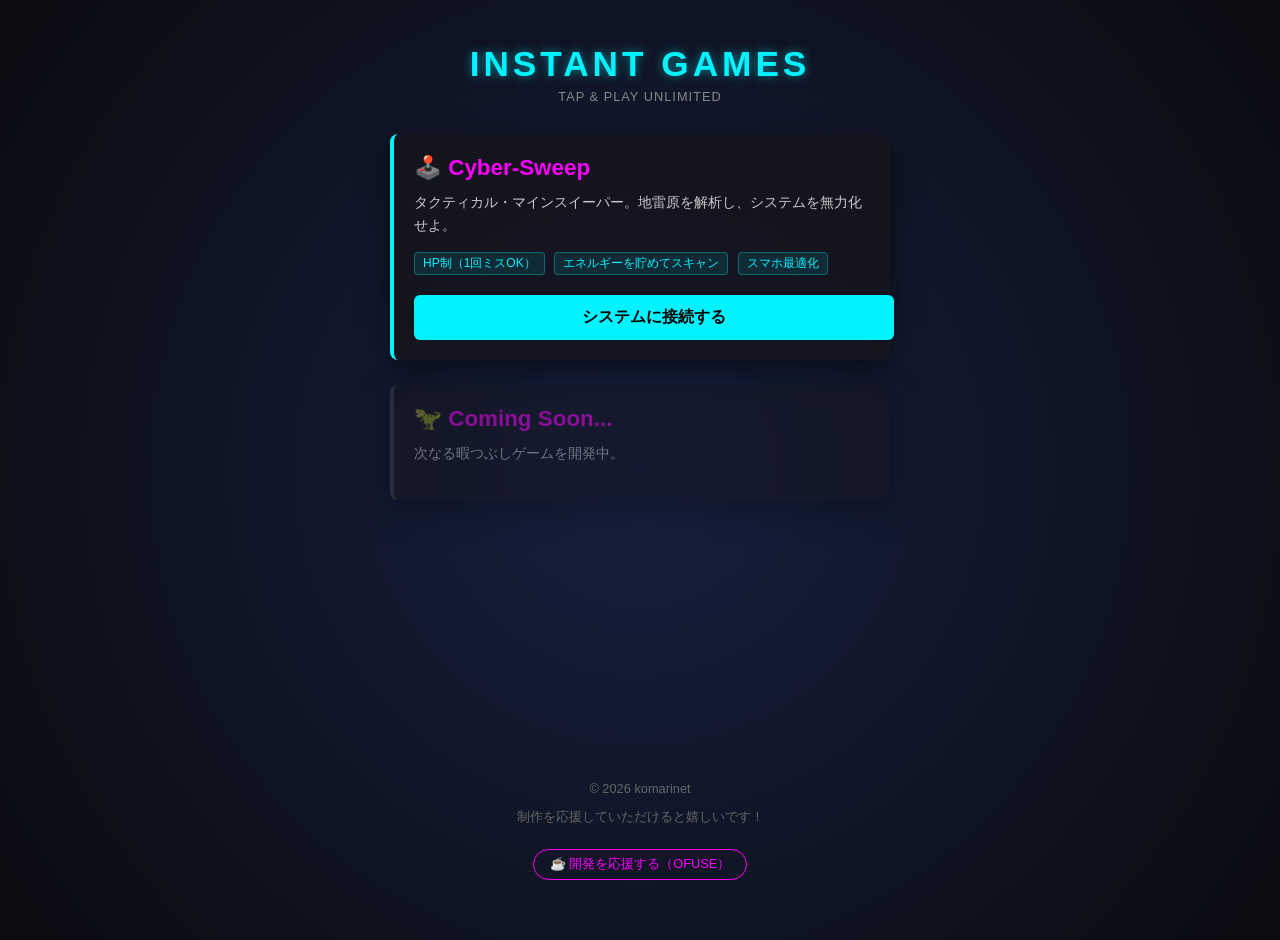
==== index.html @ 45fa9dad "Update index.html" ====
<!DOCTYPE html>
<html lang="ja">
<head>
    <meta charset="UTF-8">
    <meta name="viewport" content="width=device-width, initial-scale=1.0">
    <title>INSTANT GAMES - 暇つぶしゲーム集</title>
    <style>
        :root {
            --neon-blue: #00f3ff;
            --neon-pink: #ff00ff;
            --bg-dark: #0a0a0f;
            --panel-bg: rgba(20, 20, 30, 0.9);
        }

        body {
            font-family: 'Segoe UI', Roboto, Helvetica, Arial, sans-serif;
            background-color: var(--bg-dark);
            background-image: 
                radial-gradient(circle at 50% 50%, #16213e 0%, #0a0a0f 100%);
            color: white;
            margin: 0;
            padding: 20px;
            display: flex;
            flex-direction: column;
            align-items: center;
            min-height: 100vh;
        }

        header {
            text-align: center;
            margin-bottom: 30px;
        }

        h1 {
            font-size: 2.2rem;
            letter-spacing: 4px;
            color: var(--neon-blue);
            text-shadow: 0 0 10px rgba(0, 243, 255, 0.5);
            margin-bottom: 5px;
        }

        .subtitle {
            font-size: 0.8rem;
            color: #888;
            letter-spacing: 1px;
        }

        .container {
            width: 100%;
            max-width: 500px;
        }

        /* ゲームカード形式 */
        .game-section {
            background: var(--panel-bg);
            border-left: 4px solid var(--neon-blue);
            border-radius: 8px;
            padding: 20px;
            margin-bottom: 25px;
            box-shadow: 0 10px 30px rgba(0,0,0,0.5);
        }

        .game-title {
            font-size: 1.4rem;
            color: var(--neon-pink);
            margin: 0 0 10px 0;
            display: flex;
            align-items: center;
            gap: 10px;
        }

        .game-desc {
            font-size: 0.9rem;
            line-height: 1.6;
            color: #ccc;
            margin-bottom: 15px;
        }

        .rule-tag {
            display: inline-block;
            background: rgba(0, 243, 255, 0.1);
            color: var(--neon-blue);
            font-size: 0.75rem;
            padding: 2px 8px;
            border-radius: 4px;
            margin-right: 5px;
            margin-bottom: 5px;
            border: 1px solid rgba(0, 243, 255, 0.3);
        }

        .play-button {
            display: block;
            width: 100%;
            background: var(--neon-blue);
            color: black;
            text-align: center;
            text-decoration: none;
            font-weight: bold;
            padding: 12px;
            border-radius: 6px;
            margin-top: 15px;
            transition: 0.3s;
        }

        .play-button:active {
            transform: scale(0.98);
            filter: brightness(1.2);
        }

        .coming-soon {
            opacity: 0.5;
            border-left-color: #444;
        }

        footer {
            margin-top: auto;
            text-align: center;
            padding: 40px 0;
            font-size: 0.8rem;
            color: #666;
        }

        .donate-link {
            display: inline-block;
            margin-top: 10px;
            color: var(--neon-pink);
            text-decoration: none;
            border: 1px solid var(--neon-pink);
            padding: 6px 16px;
            border-radius: 20px;
            transition: 0.3s;
        }

        .donate-link:hover {
            background: var(--neon-pink);
            color: white;
        }
    </style>
</head>
<body>

    <header>
        <h1>INSTANT GAMES</h1>
        <div class="subtitle">TAP & PLAY UNLIMITED</div>
    </header>

    <div class="container">
        
        <div class="game-section">
            <h2 class="game-title">🕹️ Cyber-Sweep</h2>
            <div class="game-desc">
                タクティカル・マインスイーパー。地雷原を解析し、システムを無力化せよ。
            </div>
            <div>
                <span class="rule-tag">HP制（1回ミスOK）</span>
                <span class="rule-tag">エネルギーを貯めてスキャン</span>
                <span class="rule-tag">スマホ最適化</span>
            </div>
            <a href="game001/index.html" class="play-button">システムに接続する</a>
        </div>

        <div class="game-section coming-soon">
            <h2 class="game-title">🦖 Coming Soon...</h2>
            <div class="game-desc">
                次なる暇つぶしゲームを開発中。
            </div>
        </div>

    </div>

    <footer>
        <p>&copy; 2026 komarinet</p>
        <p>制作を応援していただけると嬉しいです！</p>
        <a href="https://ofuse.me/7de51c26" class="donate-link" target="_blank">☕ 開発を応援する（OFUSE）</a>
    </footer>

</body>
</html>
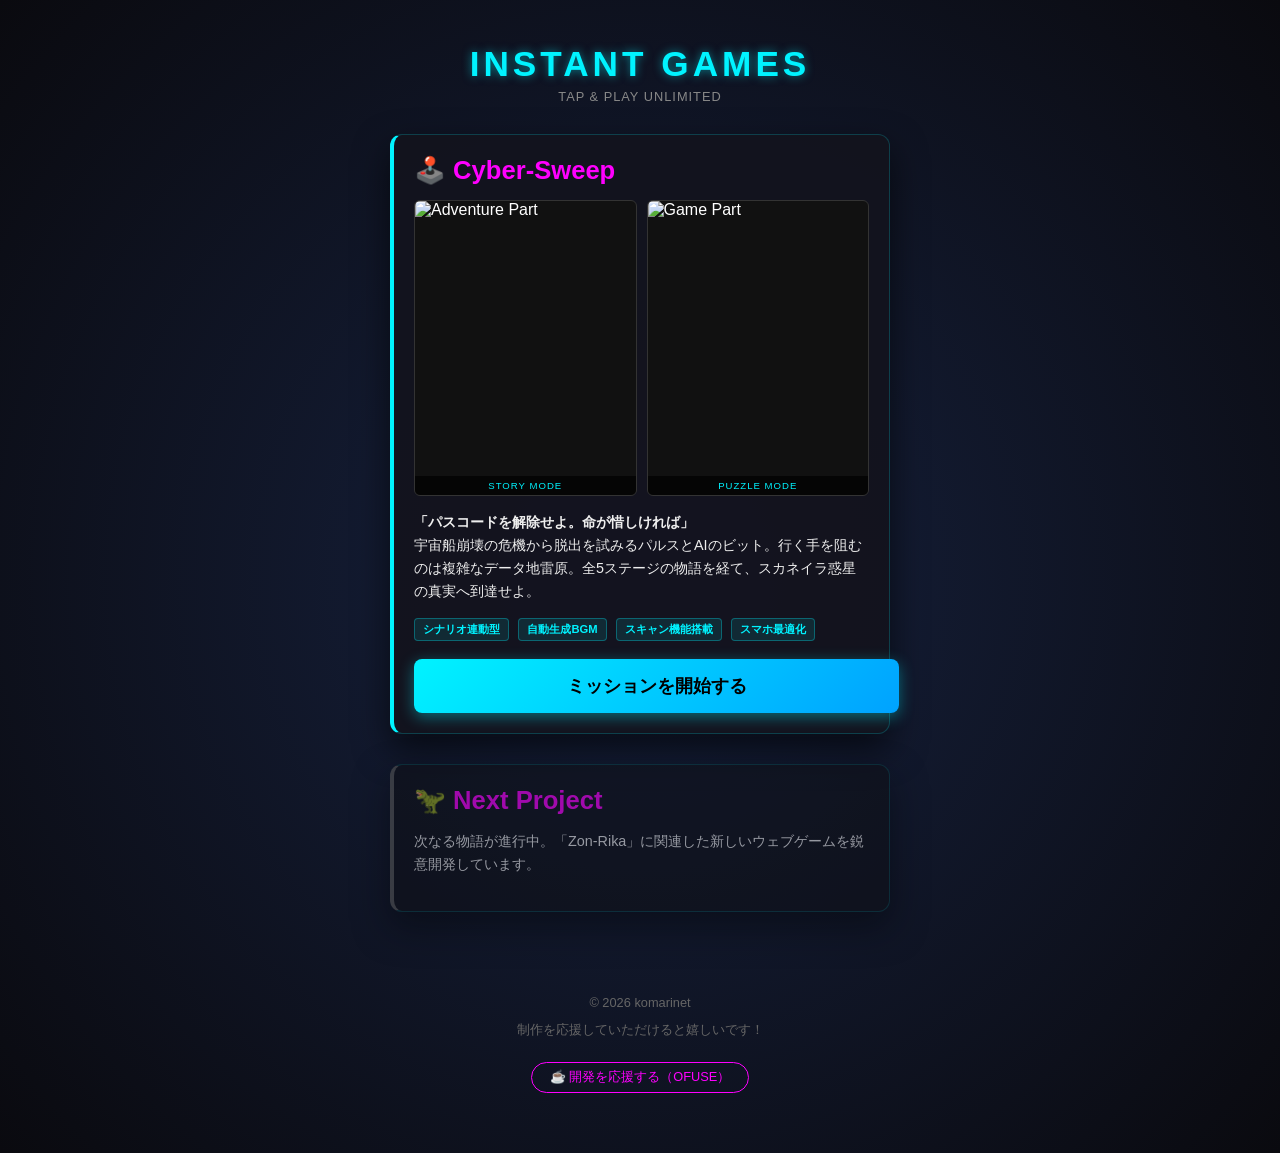
==== commit 3378e51c: "Update index.html" ====
--- a/index.html
+++ b/index.html
@@ -9,7 +9,7 @@
             --neon-blue: #00f3ff;
             --neon-pink: #ff00ff;
             --bg-dark: #0a0a0f;
-            --panel-bg: rgba(20, 20, 30, 0.9);
+            --panel-bg: rgba(20, 20, 30, 0.95);
         }
 
         body {
@@ -50,29 +50,72 @@
             max-width: 500px;
         }
 
-        /* ゲームカード形式 */
+        /* ゲームカード */
         .game-section {
             background: var(--panel-bg);
+            border: 1px solid rgba(0, 243, 255, 0.2);
             border-left: 4px solid var(--neon-blue);
-            border-radius: 8px;
+            border-radius: 12px;
             padding: 20px;
-            margin-bottom: 25px;
-            box-shadow: 0 10px 30px rgba(0,0,0,0.5);
+            margin-bottom: 30px;
+            box-shadow: 0 15px 35px rgba(0,0,0,0.6);
         }
 
         .game-title {
-            font-size: 1.4rem;
+            font-size: 1.6rem;
             color: var(--neon-pink);
-            margin: 0 0 10px 0;
+            margin: 0 0 15px 0;
             display: flex;
             align-items: center;
             gap: 10px;
         }
 
+        /* スクショギャラリー：2枚並べる */
+        .screenshot-gallery {
+            display: grid;
+            grid-template-columns: 1fr 1fr;
+            gap: 10px;
+            margin-bottom: 15px;
+        }
+
+        .screenshot-box {
+            position: relative;
+            aspect-ratio: 3 / 4; /* スマホの縦長画面に合わせる */
+            background: #111;
+            border-radius: 6px;
+            overflow: hidden;
+            border: 1px solid #333;
+        }
+
+        .screenshot-box img {
+            width: 100%;
+            height: 100%;
+            object-fit: cover;
+            transition: transform 0.4s ease;
+        }
+
+        .screenshot-box:hover img {
+            transform: scale(1.1);
+        }
+
+        .screenshot-label {
+            position: absolute;
+            bottom: 0;
+            left: 0;
+            right: 0;
+            background: rgba(0,0,0,0.7);
+            font-size: 0.6rem;
+            padding: 4px;
+            text-align: center;
+            color: var(--neon-blue);
+            text-transform: uppercase;
+            letter-spacing: 1px;
+        }
+
         .game-desc {
             font-size: 0.9rem;
             line-height: 1.6;
-            color: #ccc;
+            color: #eee;
             margin-bottom: 15px;
         }
 
@@ -80,36 +123,40 @@
             display: inline-block;
             background: rgba(0, 243, 255, 0.1);
             color: var(--neon-blue);
-            font-size: 0.75rem;
-            padding: 2px 8px;
+            font-size: 0.7rem;
+            padding: 3px 8px;
             border-radius: 4px;
             margin-right: 5px;
-            margin-bottom: 5px;
+            margin-bottom: 8px;
             border: 1px solid rgba(0, 243, 255, 0.3);
+            font-weight: bold;
         }
 
         .play-button {
             display: block;
             width: 100%;
-            background: var(--neon-blue);
+            background: linear-gradient(135deg, var(--neon-blue), #00a2ff);
             color: black;
             text-align: center;
             text-decoration: none;
             font-weight: bold;
-            padding: 12px;
-            border-radius: 6px;
-            margin-top: 15px;
+            padding: 15px;
+            border-radius: 8px;
+            margin-top: 10px;
             transition: 0.3s;
+            box-shadow: 0 4px 15px rgba(0, 243, 255, 0.4);
+            font-size: 1.1rem;
         }
 
         .play-button:active {
-            transform: scale(0.98);
+            transform: scale(0.96);
             filter: brightness(1.2);
         }
 
         .coming-soon {
-            opacity: 0.5;
-            border-left-color: #444;
+            opacity: 0.6;
+            border-left-color: #555;
+            background: rgba(15, 15, 20, 0.8);
         }
 
         footer {
@@ -126,7 +173,7 @@
             color: var(--neon-pink);
             text-decoration: none;
             border: 1px solid var(--neon-pink);
-            padding: 6px 16px;
+            padding: 6px 18px;
             border-radius: 20px;
             transition: 0.3s;
         }
@@ -148,21 +195,37 @@
         
         <div class="game-section">
             <h2 class="game-title">🕹️ Cyber-Sweep</h2>
+            
+            <div class="screenshot-gallery">
+                <div class="screenshot-box">
+                    <img src="game001/img/sc01.jpg" alt="Adventure Part">
+                    <div class="screenshot-label">Story Mode</div>
+                </div>
+                <div class="screenshot-box">
+                    <img src="game001/img/sc02.jpg" alt="Game Part">
+                    <div class="screenshot-label">Puzzle Mode</div>
+                </div>
+            </div>
+
             <div class="game-desc">
-                タクティカル・マインスイーパー。地雷原を解析し、システムを無力化せよ。
-            </div>
+                <strong>「パスコードを解除せよ。命が惜しければ」</strong><br>
+                宇宙船崩壊の危機から脱出を試みるパルスとAIのビット。行く手を阻むのは複雑なデータ地雷原。全5ステージの物語を経て、スカネイラ惑星の真実へ到達せよ。
+            </div>
+            
             <div>
-                <span class="rule-tag">HP制（1回ミスOK）</span>
-                <span class="rule-tag">エネルギーを貯めてスキャン</span>
+                <span class="rule-tag">シナリオ連動型</span>
+                <span class="rule-tag">自動生成BGM</span>
+                <span class="rule-tag">スキャン機能搭載</span>
                 <span class="rule-tag">スマホ最適化</span>
             </div>
-            <a href="game001/index.html" class="play-button">システムに接続する</a>
+
+            <a href="game001/index.html" class="play-button">ミッションを開始する</a>
         </div>
 
         <div class="game-section coming-soon">
-            <h2 class="game-title">🦖 Coming Soon...</h2>
+            <h2 class="game-title">🦖 Next Project</h2>
             <div class="game-desc">
-                次なる暇つぶしゲームを開発中。
+                次なる物語が進行中。「Zon-Rika」に関連した新しいウェブゲームを鋭意開発しています。
             </div>
         </div>
 
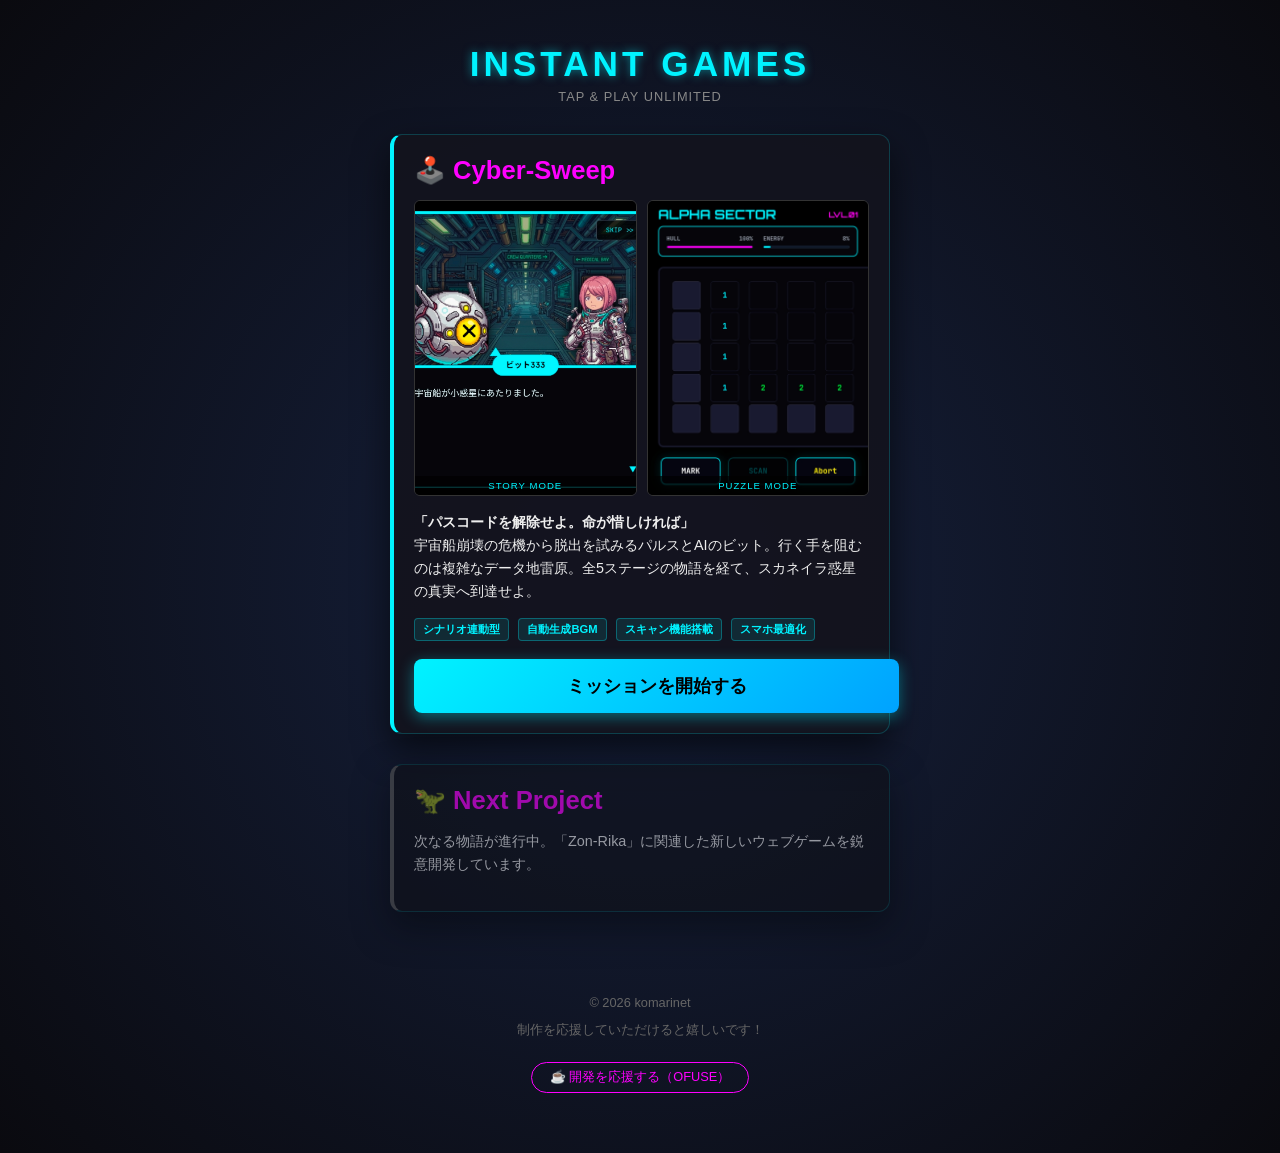
==== commit 251f4635: "Update index.html" ====
--- a/index.html
+++ b/index.html
@@ -198,11 +198,11 @@
             
             <div class="screenshot-gallery">
                 <div class="screenshot-box">
-                    <img src="game001/img/sc01.jpg" alt="Adventure Part">
+                    <img src="img/sc01.jpg" alt="Adventure Part">
                     <div class="screenshot-label">Story Mode</div>
                 </div>
                 <div class="screenshot-box">
-                    <img src="game001/img/sc02.jpg" alt="Game Part">
+                    <img src="img/sc02.jpg" alt="Game Part">
                     <div class="screenshot-label">Puzzle Mode</div>
                 </div>
             </div>
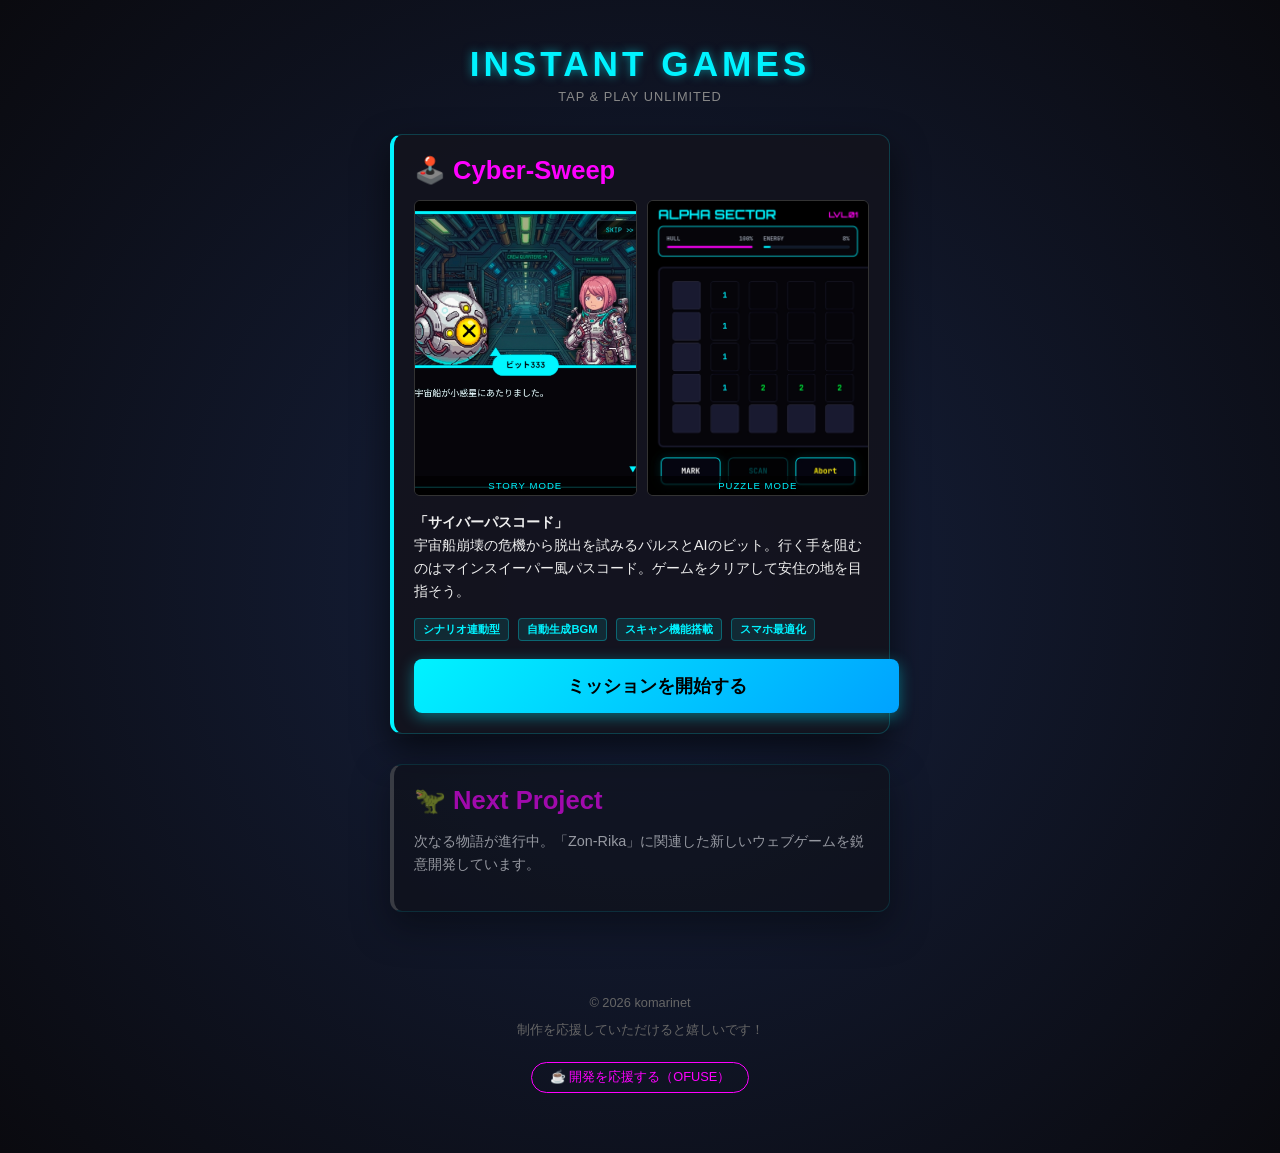
==== commit 3f95a3ab: "Update index.html" ====
--- a/index.html
+++ b/index.html
@@ -208,8 +208,8 @@
             </div>
 
             <div class="game-desc">
-                <strong>「パスコードを解除せよ。命が惜しければ」</strong><br>
-                宇宙船崩壊の危機から脱出を試みるパルスとAIのビット。行く手を阻むのは複雑なデータ地雷原。全5ステージの物語を経て、スカネイラ惑星の真実へ到達せよ。
+                <strong>「サイバーパスコード」</strong><br>
+                宇宙船崩壊の危機から脱出を試みるパルスとAIのビット。行く手を阻むのはマインスイーパー風パスコード。ゲームをクリアして安住の地を目指そう。
             </div>
             
             <div>
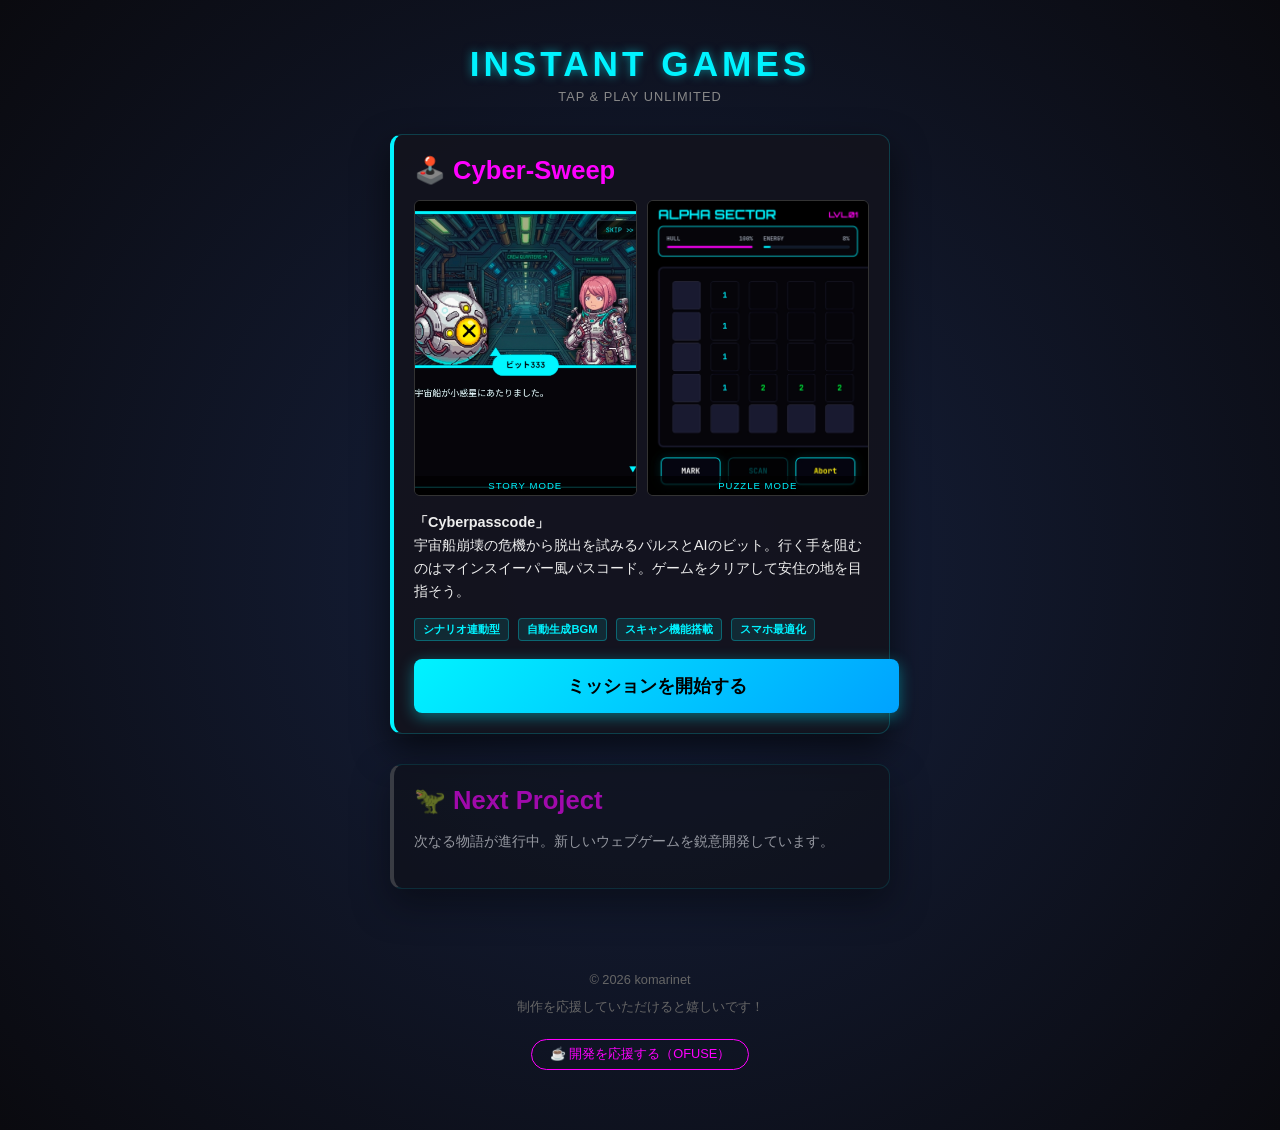
==== commit 0e0bafda: "Update index.html" ====
--- a/index.html
+++ b/index.html
@@ -208,7 +208,7 @@
             </div>
 
             <div class="game-desc">
-                <strong>「サイバーパスコード」</strong><br>
+                <strong>「Cyberpasscode」</strong><br>
                 宇宙船崩壊の危機から脱出を試みるパルスとAIのビット。行く手を阻むのはマインスイーパー風パスコード。ゲームをクリアして安住の地を目指そう。
             </div>
             
@@ -225,7 +225,7 @@
         <div class="game-section coming-soon">
             <h2 class="game-title">🦖 Next Project</h2>
             <div class="game-desc">
-                次なる物語が進行中。「Zon-Rika」に関連した新しいウェブゲームを鋭意開発しています。
+                次なる物語が進行中。新しいウェブゲームを鋭意開発しています。
             </div>
         </div>
 
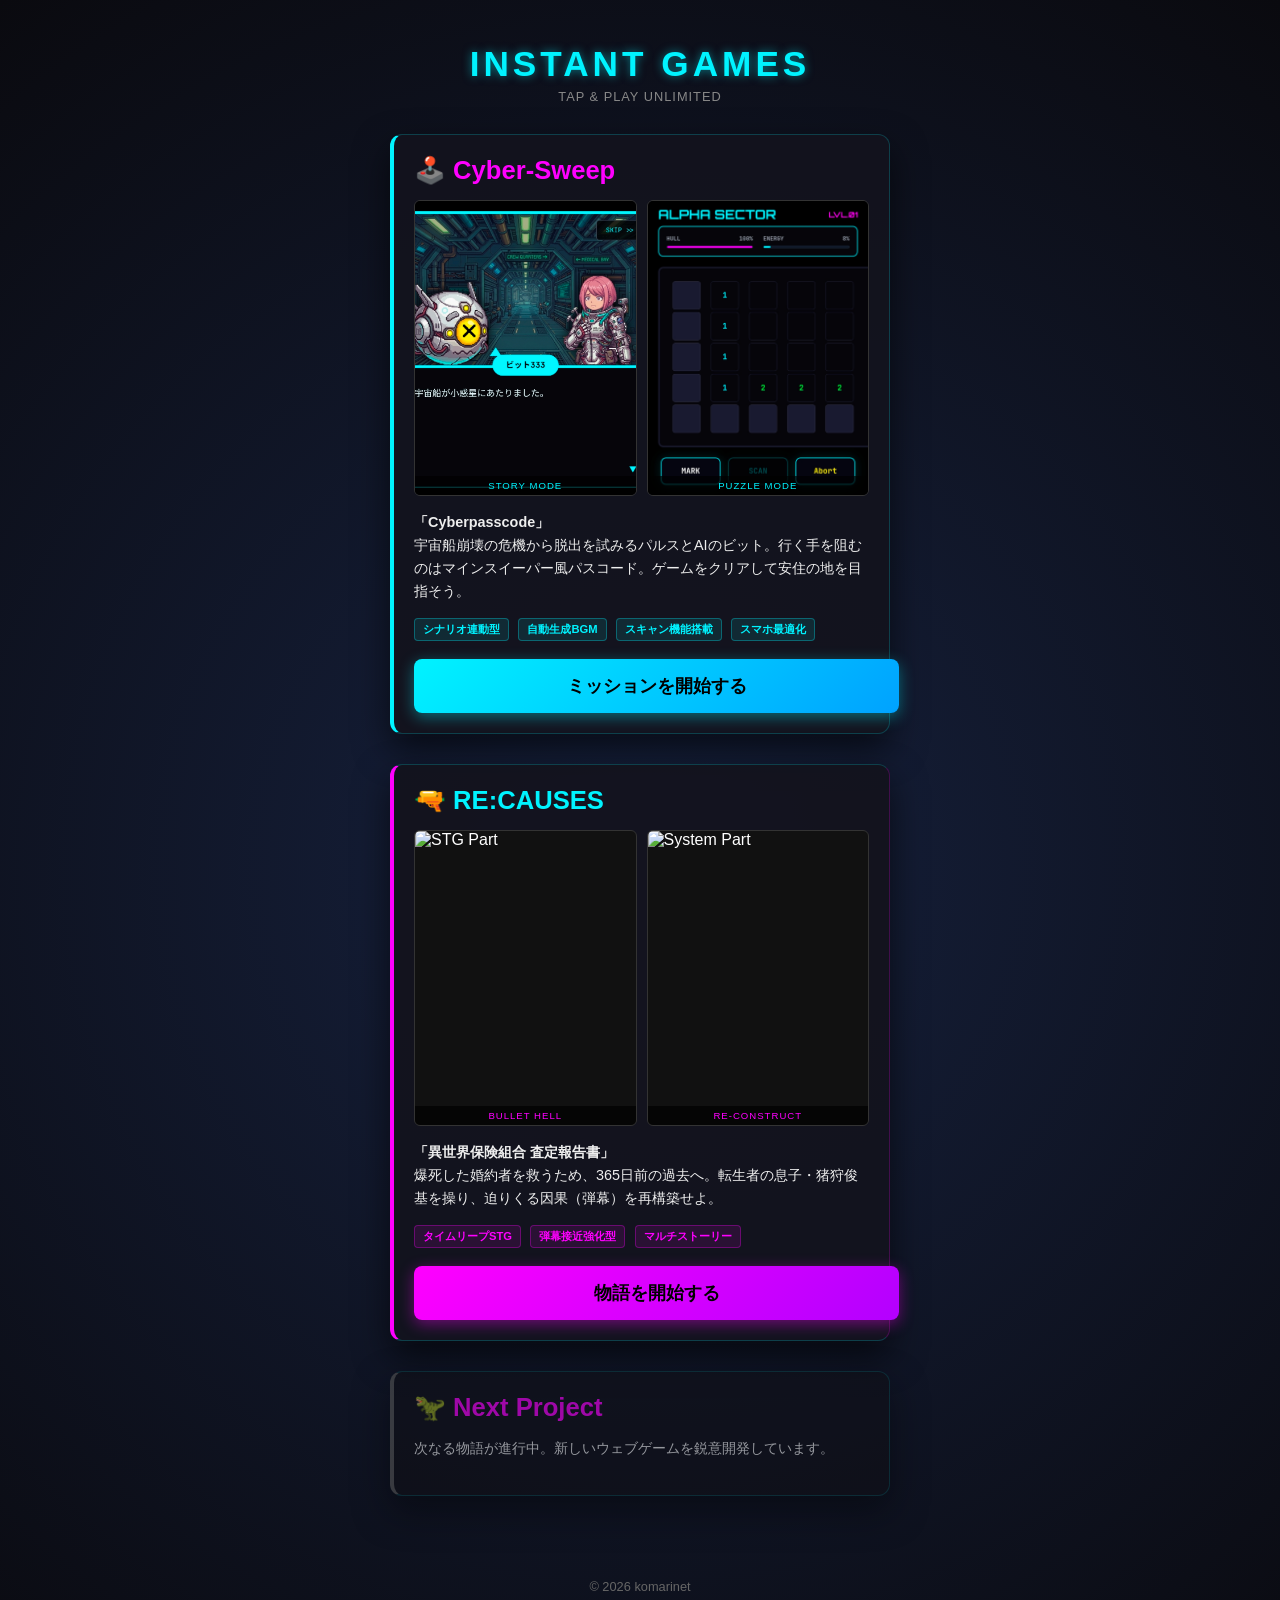
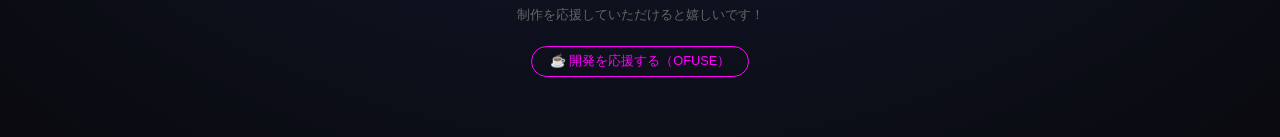
==== commit 486189d1: "Update index.html" ====
--- a/index.html
+++ b/index.html
@@ -61,6 +61,12 @@
             box-shadow: 0 15px 35px rgba(0,0,0,0.6);
         }
 
+        /* RE:CAUSES用のピンクアクセント */
+        .game-section.re-causes {
+            border-left-color: var(--neon-pink);
+            border-right: 1px solid rgba(255, 0, 255, 0.2);
+        }
+
         .game-title {
             font-size: 1.6rem;
             color: var(--neon-pink);
@@ -68,6 +74,10 @@
             display: flex;
             align-items: center;
             gap: 10px;
+        }
+
+        .re-causes .game-title {
+            color: var(--neon-blue);
         }
 
         /* スクショギャラリー：2枚並べる */
@@ -112,6 +122,10 @@
             letter-spacing: 1px;
         }
 
+        .re-causes .screenshot-label {
+            color: var(--neon-pink);
+        }
+
         .game-desc {
             font-size: 0.9rem;
             line-height: 1.6;
@@ -130,6 +144,12 @@
             margin-bottom: 8px;
             border: 1px solid rgba(0, 243, 255, 0.3);
             font-weight: bold;
+        }
+
+        .re-causes .rule-tag {
+            background: rgba(255, 0, 255, 0.1);
+            color: var(--neon-pink);
+            border: 1px solid rgba(255, 0, 255, 0.3);
         }
 
         .play-button {
@@ -148,6 +168,11 @@
             font-size: 1.1rem;
         }
 
+        .re-causes .play-button {
+            background: linear-gradient(135deg, var(--neon-pink), #b300ff);
+            box-shadow: 0 4px 15px rgba(255, 0, 255, 0.4);
+        }
+
         .play-button:active {
             transform: scale(0.96);
             filter: brightness(1.2);
@@ -222,6 +247,34 @@
             <a href="game001/index.html" class="play-button">ミッションを開始する</a>
         </div>
 
+        <div class="game-section re-causes">
+            <h2 class="game-title">🔫 RE:CAUSES</h2>
+            
+            <div class="screenshot-gallery">
+                <div class="screenshot-box">
+                    <img src="img/re01.jpg" alt="STG Part">
+                    <div class="screenshot-label">Bullet Hell</div>
+                </div>
+                <div class="screenshot-box">
+                    <img src="img/re02.jpg" alt="System Part">
+                    <div class="screenshot-label">Re-Construct</div>
+                </div>
+            </div>
+
+            <div class="game-desc">
+                <strong>「異世界保険組合 査定報告書」</strong><br>
+                爆死した婚約者を救うため、365日前の過去へ。転生者の息子・猪狩俊基を操り、迫りくる因果（弾幕）を再構築せよ。
+            </div>
+            
+            <div>
+                <span class="rule-tag">タイムリープSTG</span>
+                <span class="rule-tag">弾幕接近強化型</span>
+                <span class="rule-tag">マルチストーリー</span>
+            </div>
+
+            <a href="game002/index.html" class="play-button">物語を開始する</a>
+        </div>
+
         <div class="game-section coming-soon">
             <h2 class="game-title">🦖 Next Project</h2>
             <div class="game-desc">
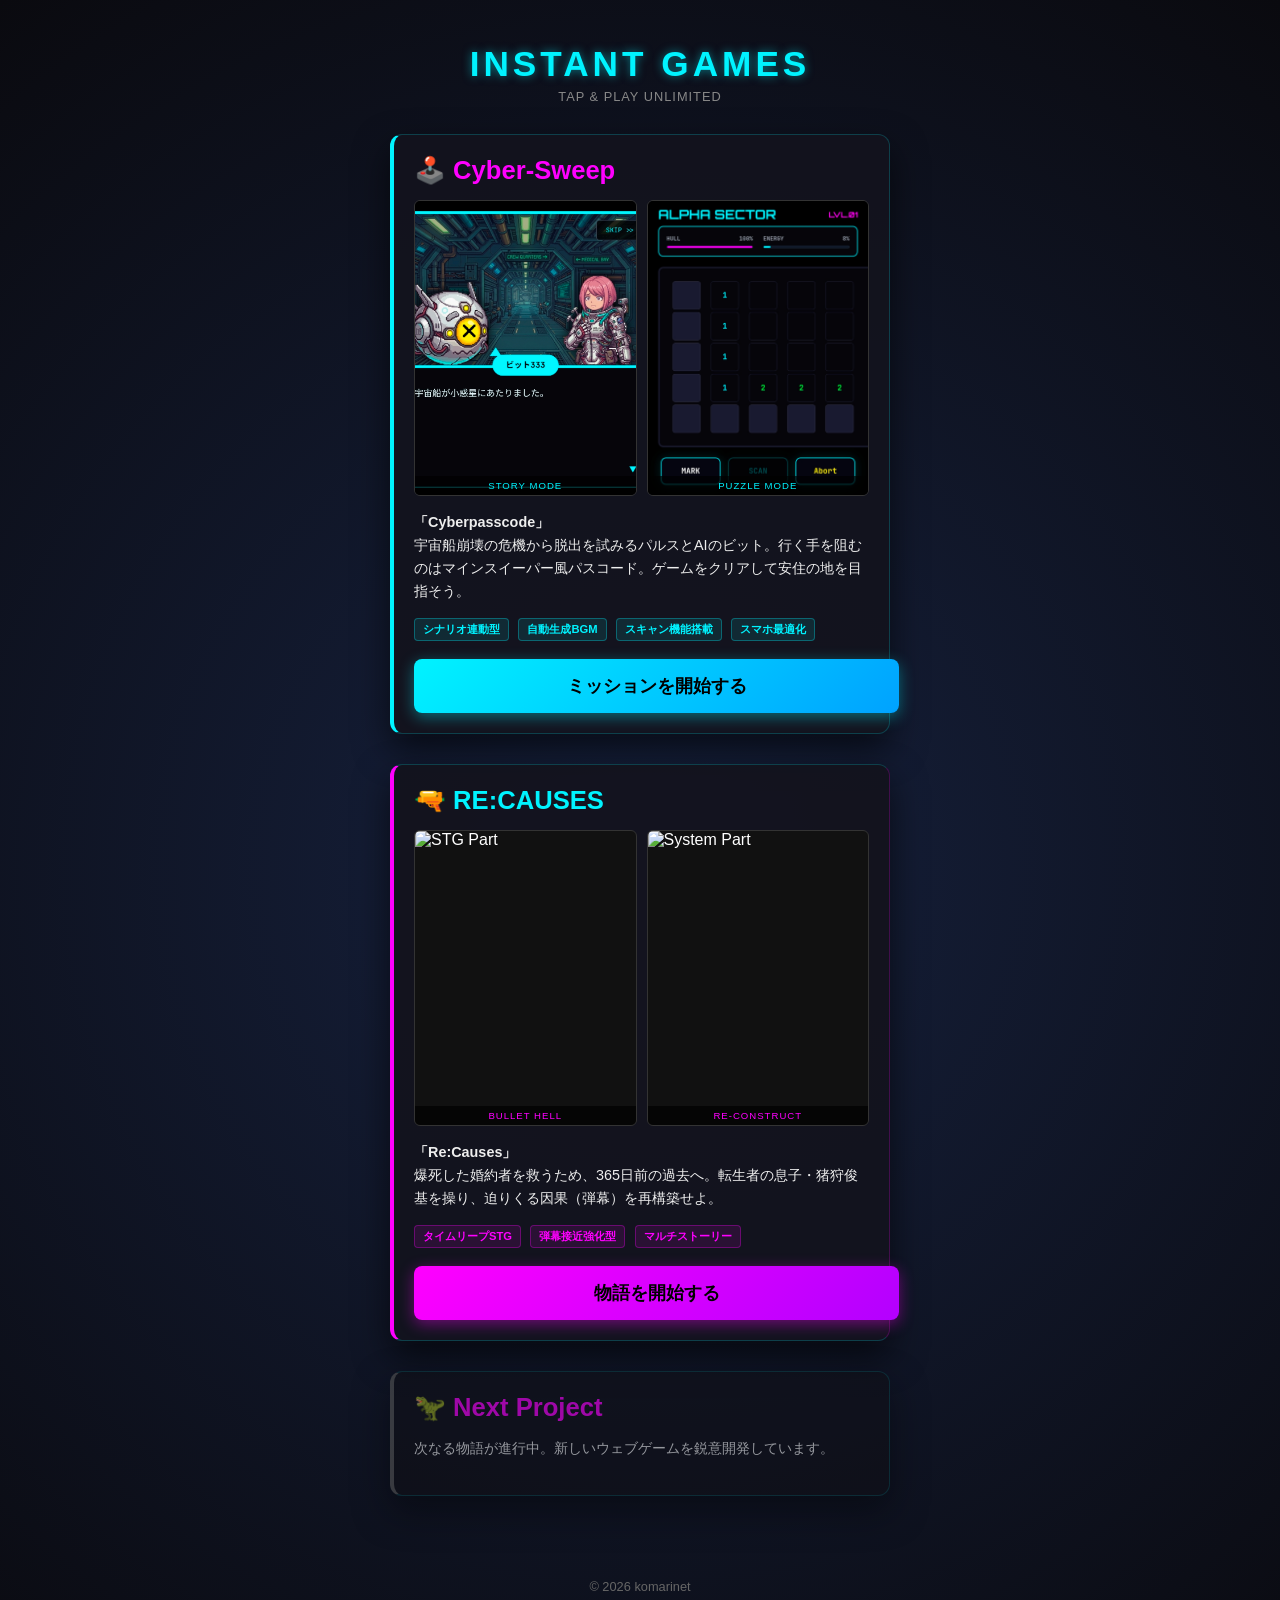
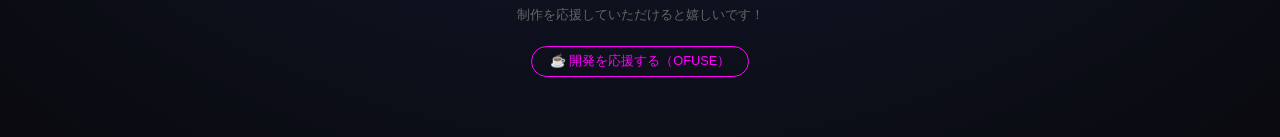
==== commit 2f34ae59: "Update index.html" ====
--- a/index.html
+++ b/index.html
@@ -262,7 +262,7 @@
             </div>
 
             <div class="game-desc">
-                <strong>「異世界保険組合 査定報告書」</strong><br>
+                <strong>「Re:Causes」</strong><br>
                 爆死した婚約者を救うため、365日前の過去へ。転生者の息子・猪狩俊基を操り、迫りくる因果（弾幕）を再構築せよ。
             </div>
             
